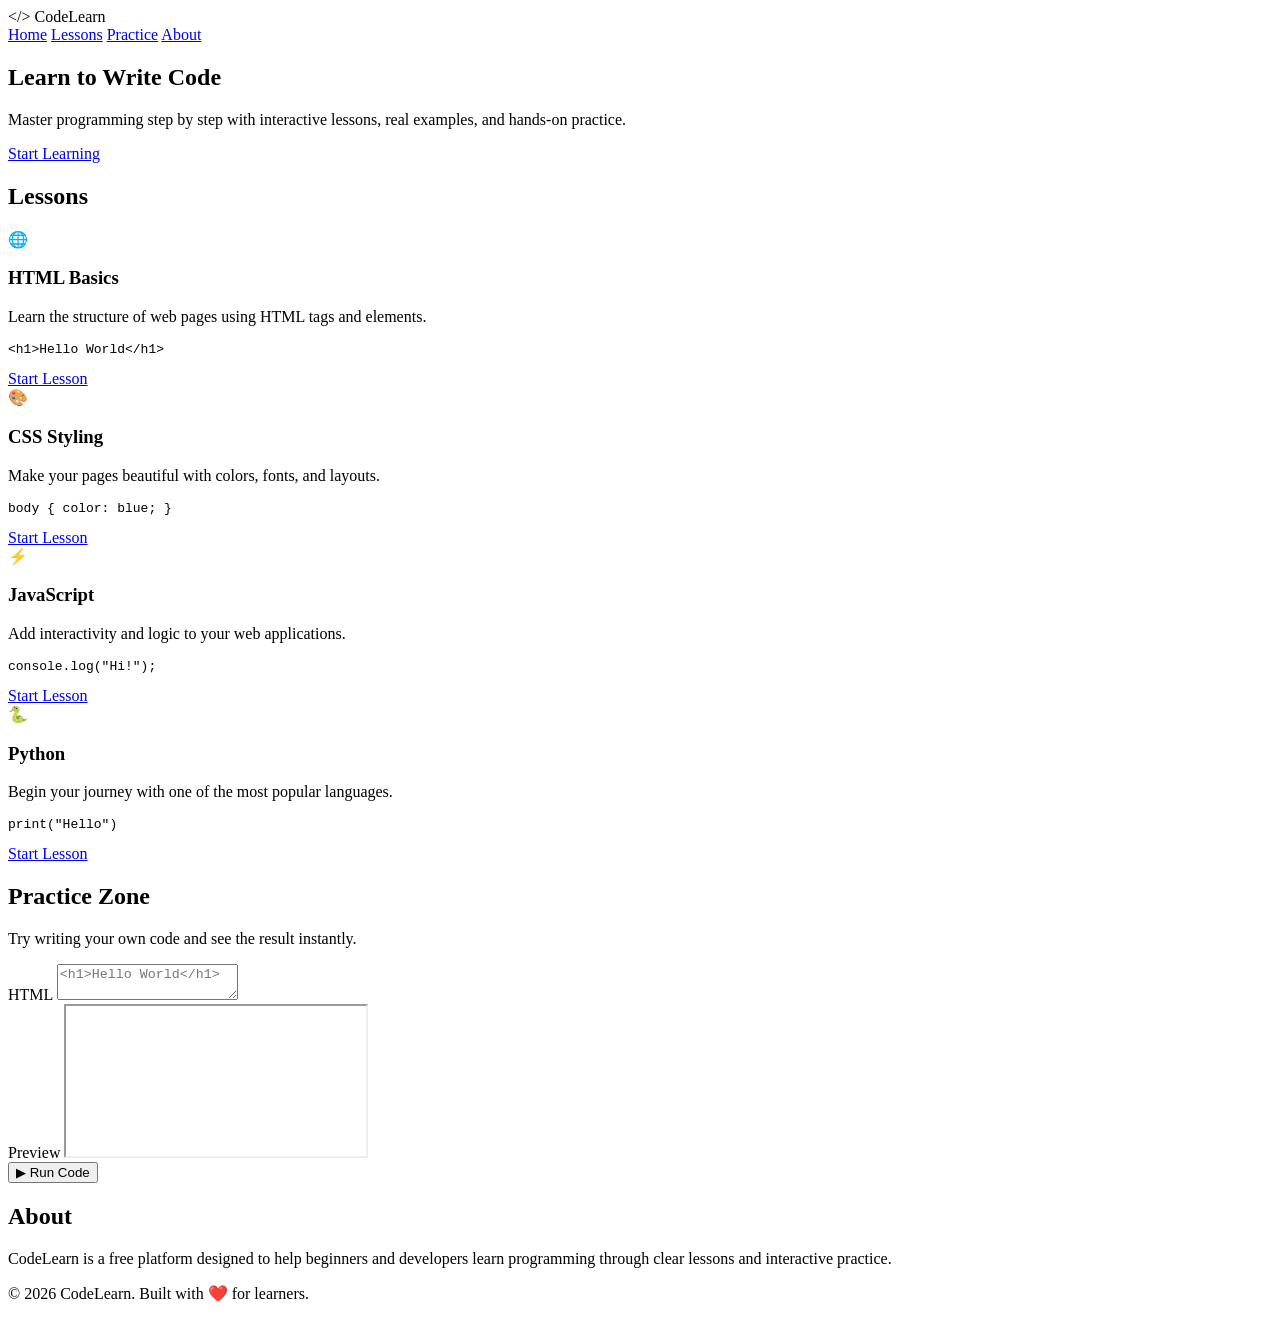
==== index.html @ 1b704e5e "Create code learning website" ====
<!DOCTYPE html>
<html lang="en">
<head>
  <meta charset="UTF-8">
  <meta name="viewport" content="width=device-width, initial-scale=1.0">
  <title>CodeLearn - Learn to Write Code</title>
  <link rel="stylesheet" href="css/style.css">
</head>
<body>
  <header class="header">
    <div class="container nav">
      <div class="logo">&lt;/&gt; CodeLearn</div>
      <nav>
        <a href="#home">Home</a>
        <a href="#lessons">Lessons</a>
        <a href="#practice">Practice</a>
        <a href="#about">About</a>
      </nav>
    </div>
  </header>

  <section id="home" class="hero">
    <div class="container">
      <h1>Learn to Write Code</h1>
      <p class="subtitle">Master programming step by step with interactive lessons, real examples, and hands-on practice.</p>
      <a href="#lessons" class="btn">Start Learning</a>
    </div>
  </section>

  <section id="lessons" class="section">
    <div class="container">
      <h2 class="section-title">Lessons</h2>
      <div class="grid">
        <div class="card">
          <div class="card-icon">🌐</div>
          <h3>HTML Basics</h3>
          <p>Learn the structure of web pages using HTML tags and elements.</p>
          <div class="code-block"><pre>&lt;h1&gt;Hello World&lt;/h1&gt;</pre></div>
          <a href="#" class="btn-small">Start Lesson</a>
        </div>
        <div class="card">
          <div class="card-icon">🎨</div>
          <h3>CSS Styling</h3>
          <p>Make your pages beautiful with colors, fonts, and layouts.</p>
          <div class="code-block"><pre>body { color: blue; }</pre></div>
          <a href="#" class="btn-small">Start Lesson</a>
        </div>
        <div class="card">
          <div class="card-icon">⚡</div>
          <h3>JavaScript</h3>
          <p>Add interactivity and logic to your web applications.</p>
          <div class="code-block"><pre>console.log("Hi!");</pre></div>
          <a href="#" class="btn-small">Start Lesson</a>
        </div>
        <div class="card">
          <div class="card-icon">🐍</div>
          <h3>Python</h3>
          <p>Begin your journey with one of the most popular languages.</p>
          <div class="code-block"><pre>print("Hello")</pre></div>
          <a href="#" class="btn-small">Start Lesson</a>
        </div>
      </div>
    </div>
  </section>

  <section id="practice" class="section practice">
    <div class="container">
      <h2 class="section-title">Practice Zone</h2>
      <p>Try writing your own code and see the result instantly.</p>
      <div class="editor">
        <div class="editor-pane">
          <label>HTML</label>
          <textarea id="html-input" placeholder="&lt;h1&gt;Hello World&lt;/h1&gt;"></textarea>
        </div>
        <div class="preview-pane">
          <label>Preview</label>
          <iframe id="preview" sandbox="allow-scripts"></iframe>
        </div>
      </div>
      <button class="btn" id="run-btn">▶ Run Code</button>
    </div>
  </section>

  <section id="about" class="section">
    <div class="container">
      <h2 class="section-title">About</h2>
      <p>CodeLearn is a free platform designed to help beginners and developers learn programming through clear lessons and interactive practice.</p>
    </div>
  </section>

  <footer class="footer">
    <div class="container">
      <p>&copy; 2026 CodeLearn. Built with ❤️ for learners.</p>
    </div>
  </footer>

  <script src="js/main.js"></script>
</body>
</html>
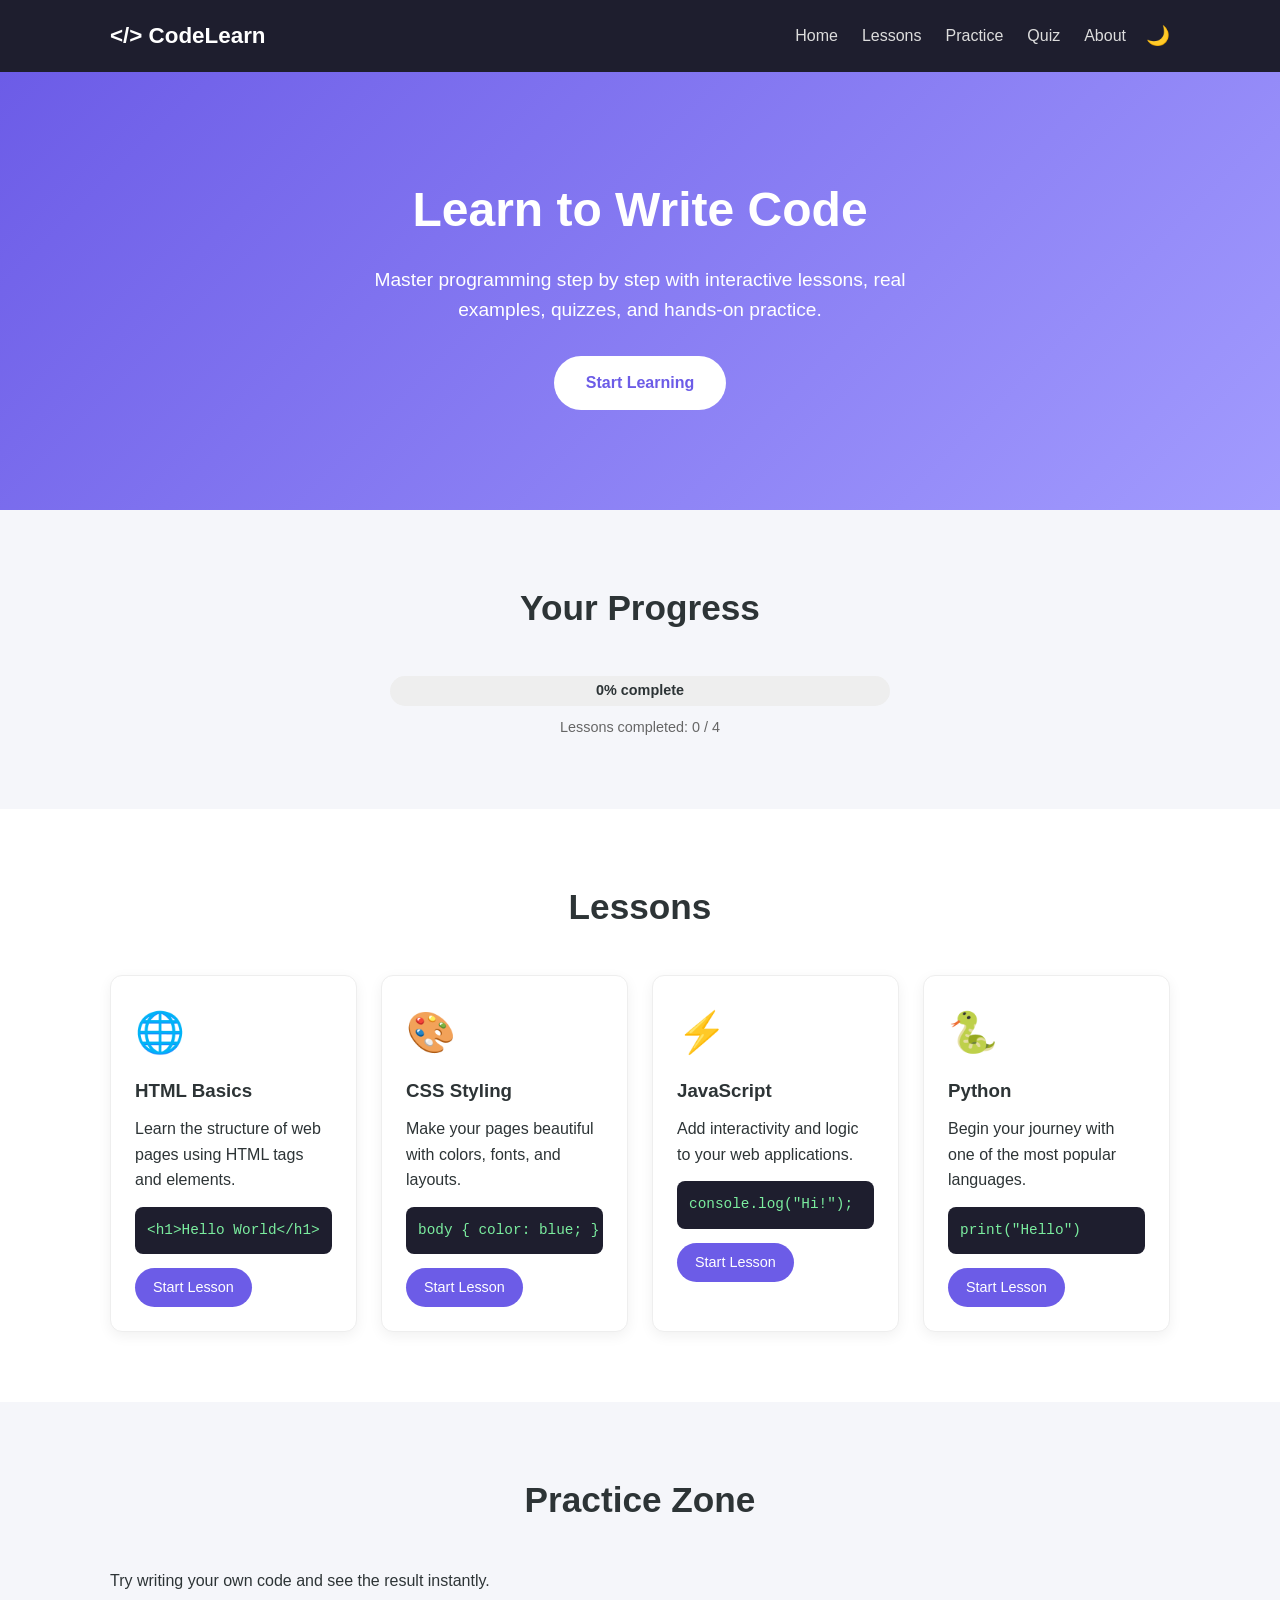
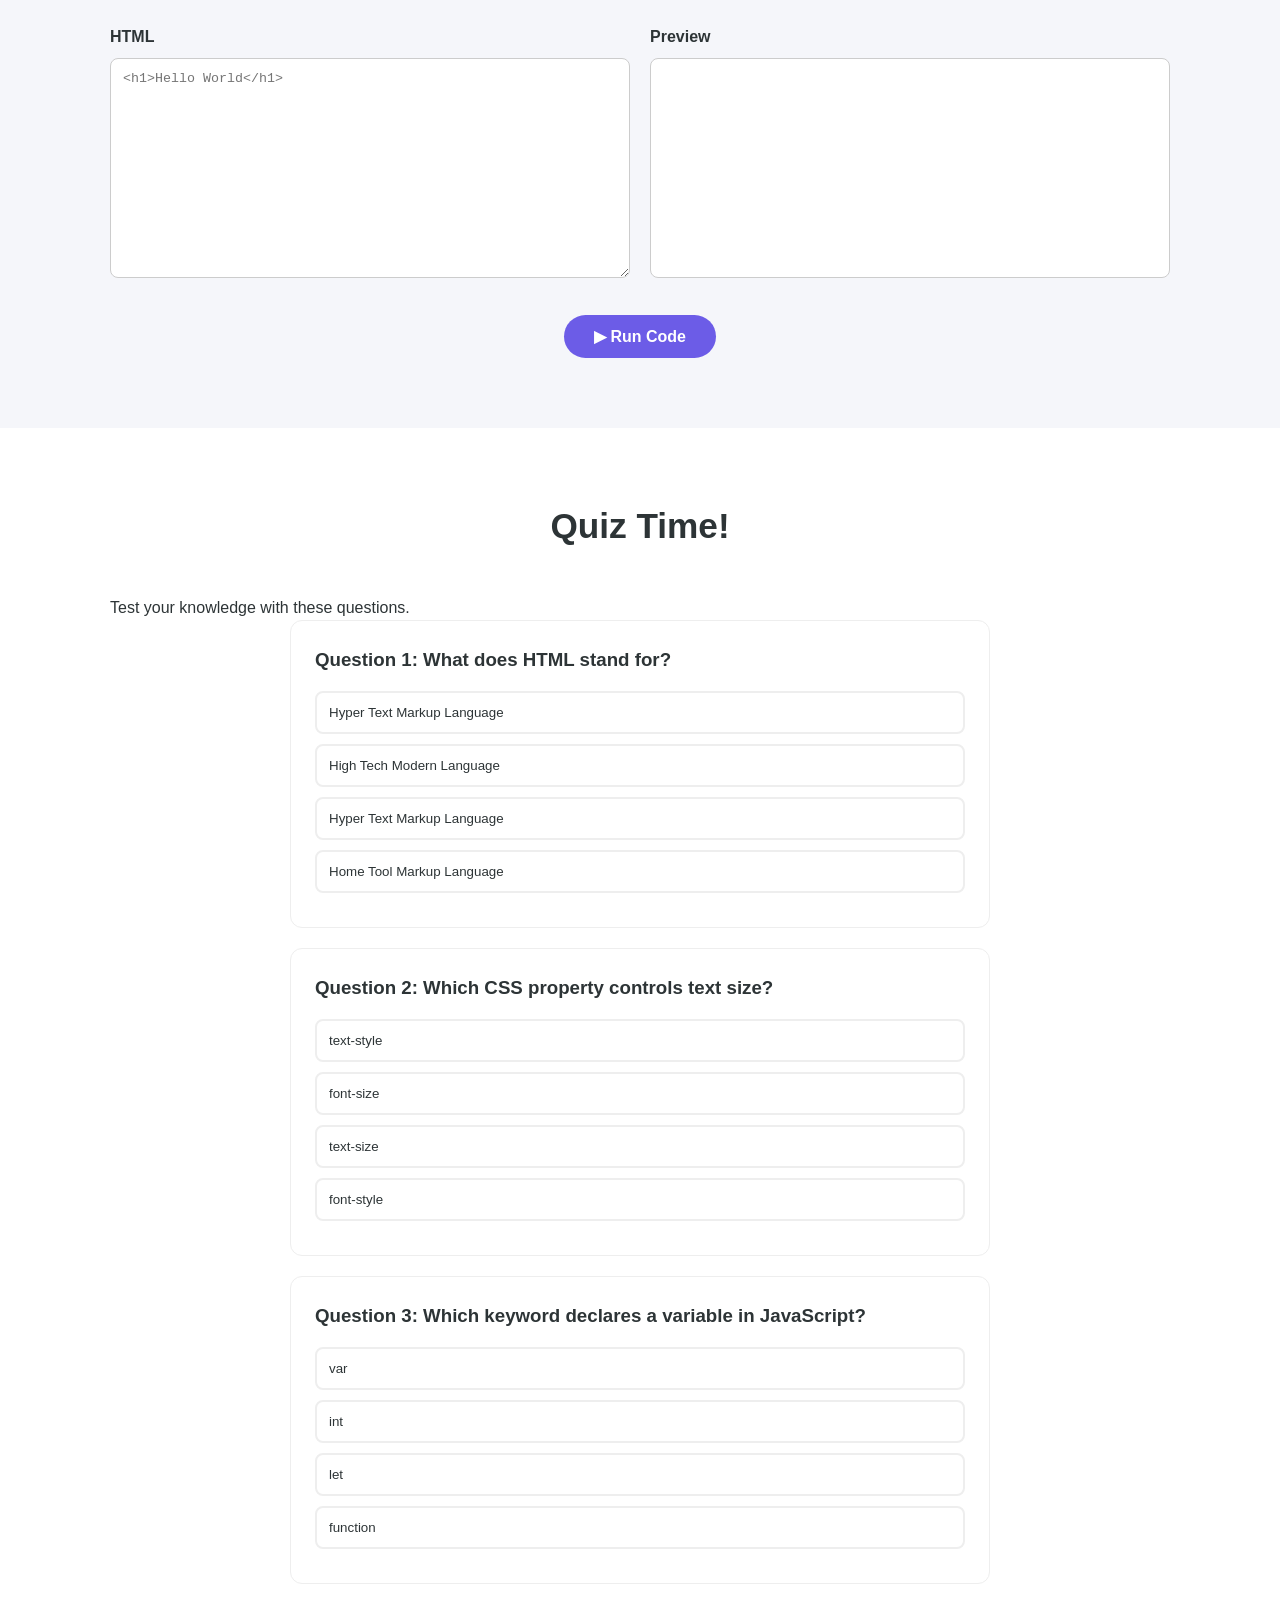
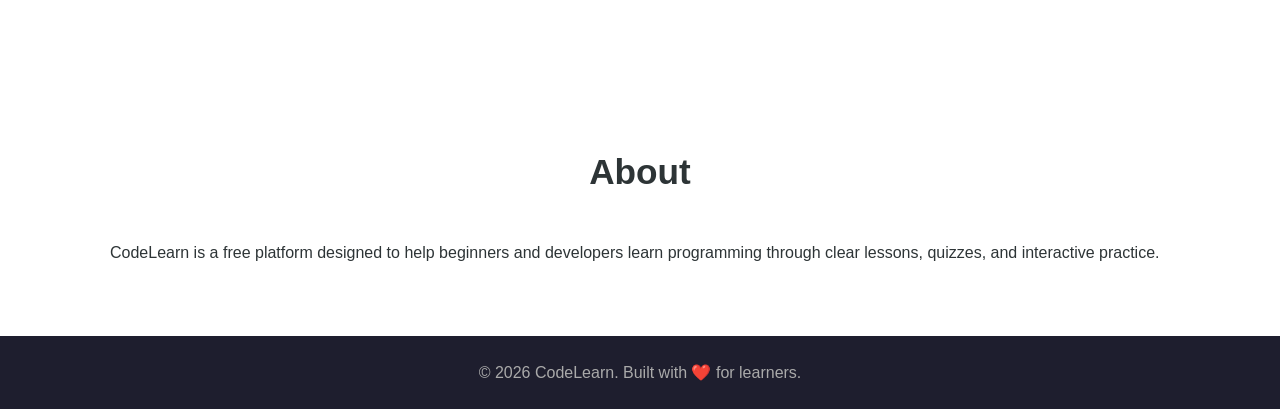
==== commit fa1b635a: "Add lesson pages, quiz system, progress tracking, and dark mode" ====
--- a/index.html
+++ b/index.html
@@ -14,7 +14,9 @@
         <a href="#home">Home</a>
         <a href="#lessons">Lessons</a>
         <a href="#practice">Practice</a>
+        <a href="#quiz">Quiz</a>
         <a href="#about">About</a>
+        <button id="theme-toggle" class="theme-toggle" title="Toggle dark mode">🌙</button>
       </nav>
     </div>
   </header>
@@ -22,42 +24,53 @@
   <section id="home" class="hero">
     <div class="container">
       <h1>Learn to Write Code</h1>
-      <p class="subtitle">Master programming step by step with interactive lessons, real examples, and hands-on practice.</p>
+      <p class="subtitle">Master programming step by step with interactive lessons, real examples, quizzes, and hands-on practice.</p>
       <a href="#lessons" class="btn">Start Learning</a>
+    </div>
+  </section>
+
+  <section id="progress" class="section progress-section">
+    <div class="container">
+      <h2 class="section-title">Your Progress</h2>
+      <div class="progress-bar-container">
+        <div class="progress-bar" id="progress-bar"></div>
+        <span class="progress-text" id="progress-text">0% complete</span>
+      </div>
+      <p class="progress-label">Lessons completed: <span id="lessons-completed">0</span> / <span id="lessons-total">0</span></p>
     </div>
   </section>
 
   <section id="lessons" class="section">
     <div class="container">
       <h2 class="section-title">Lessons</h2>
-      <div class="grid">
-        <div class="card">
+      <div class="grid" id="lessons-grid">
+        <div class="card" data-lesson="html">
           <div class="card-icon">🌐</div>
           <h3>HTML Basics</h3>
           <p>Learn the structure of web pages using HTML tags and elements.</p>
           <div class="code-block"><pre>&lt;h1&gt;Hello World&lt;/h1&gt;</pre></div>
-          <a href="#" class="btn-small">Start Lesson</a>
+          <a href="lessons.html?id=html" class="btn-small">Start Lesson</a>
         </div>
-        <div class="card">
+        <div class="card" data-lesson="css">
           <div class="card-icon">🎨</div>
           <h3>CSS Styling</h3>
           <p>Make your pages beautiful with colors, fonts, and layouts.</p>
           <div class="code-block"><pre>body { color: blue; }</pre></div>
-          <a href="#" class="btn-small">Start Lesson</a>
+          <a href="lessons.html?id=css" class="btn-small">Start Lesson</a>
         </div>
-        <div class="card">
+        <div class="card" data-lesson="js">
           <div class="card-icon">⚡</div>
           <h3>JavaScript</h3>
           <p>Add interactivity and logic to your web applications.</p>
           <div class="code-block"><pre>console.log("Hi!");</pre></div>
-          <a href="#" class="btn-small">Start Lesson</a>
+          <a href="lessons.html?id=js" class="btn-small">Start Lesson</a>
         </div>
-        <div class="card">
+        <div class="card" data-lesson="python">
           <div class="card-icon">🐍</div>
           <h3>Python</h3>
           <p>Begin your journey with one of the most popular languages.</p>
           <div class="code-block"><pre>print("Hello")</pre></div>
-          <a href="#" class="btn-small">Start Lesson</a>
+          <a href="lessons.html?id=python" class="btn-small">Start Lesson</a>
         </div>
       </div>
     </div>
@@ -81,10 +94,50 @@
     </div>
   </section>
 
+  <section id="quiz" class="section">
+    <div class="container">
+      <h2 class="section-title">Quiz Time!</h2>
+      <p>Test your knowledge with these questions.</p>
+      <div id="quiz-container" class="quiz-container">
+        <div class="quiz-question">
+          <h3>Question 1: What does HTML stand for?</h3>
+          <div class="quiz-options">
+            <button class="quiz-option" data-correct="false">Hyper Text Markup Language</button>
+            <button class="quiz-option" data-correct="false">High Tech Modern Language</button>
+            <button class="quiz-option" data-correct="true">Hyper Text Markup Language</button>
+            <button class="quiz-option" data-correct="false">Home Tool Markup Language</button>
+          </div>
+          <div class="quiz-feedback"></div>
+        </div>
+        <div class="quiz-question">
+          <h3>Question 2: Which CSS property controls text size?</h3>
+          <div class="quiz-options">
+            <button class="quiz-option" data-correct="false">text-style</button>
+            <button class="quiz-option" data-correct="true">font-size</button>
+            <button class="quiz-option" data-correct="false">text-size</button>
+            <button class="quiz-option" data-correct="false">font-style</button>
+          </div>
+          <div class="quiz-feedback"></div>
+        </div>
+        <div class="quiz-question">
+          <h3>Question 3: Which keyword declares a variable in JavaScript?</h3>
+          <div class="quiz-options">
+            <button class="quiz-option" data-correct="false">var</button>
+            <button class="quiz-option" data-correct="false">int</button>
+            <button class="quiz-option" data-correct="true">let</button>
+            <button class="quiz-option" data-correct="false">function</button>
+          </div>
+          <div class="quiz-feedback"></div>
+        </div>
+      </div>
+      <div class="quiz-score" id="quiz-score"></div>
+    </div>
+  </section>
+
   <section id="about" class="section">
     <div class="container">
       <h2 class="section-title">About</h2>
-      <p>CodeLearn is a free platform designed to help beginners and developers learn programming through clear lessons and interactive practice.</p>
+      <p>CodeLearn is a free platform designed to help beginners and developers learn programming through clear lessons, quizzes, and interactive practice.</p>
     </div>
   </section>
 
--- a/css/style.css
+++ b/css/style.css
@@ -0,0 +1,71 @@
+* { margin: 0; padding: 0; box-sizing: border-box; }
+:root {
+  --primary: #6c5ce7;
+  --dark: #1e1e2e;
+  --light: #f5f6fa;
+  --text: #2d3436;
+  --bg: #ffffff;
+  --card-bg: #ffffff;
+  --border: #eee;
+}
+body.dark-mode {
+  --dark: #0f0f1a;
+  --light: #1a1a2e;
+  --text: #e0e0e0;
+  --bg: #0f0f1a;
+  --card-bg: #1e1e2e;
+  --border: #333;
+}
+body { font-family: 'Segoe UI', sans-serif; color: var(--text); line-height: 1.6; background: var(--bg); transition: background .3s, color .3s; }
+.container { max-width: 1100px; margin: 0 auto; padding: 0 20px; }
+.header { background: var(--dark); position: sticky; top: 0; z-index: 100; }
+.nav { display: flex; justify-content: space-between; align-items: center; padding: 18px 20px; }
+.logo { color: #fff; font-size: 1.4rem; font-weight: bold; }
+nav { display: flex; align-items: center; }
+nav a { color: #ddd; margin-left: 24px; text-decoration: none; transition: color .2s; }
+nav a:hover { color: var(--primary); }
+.theme-toggle { background: none; border: none; font-size: 1.2rem; cursor: pointer; margin-left: 20px; }
+.hero { background: linear-gradient(135deg, #6c5ce7, #a29bfe); color: #fff; text-align: center; padding: 100px 20px; }
+.hero h1 { font-size: 3rem; margin-bottom: 16px; }
+.subtitle { font-size: 1.2rem; max-width: 600px; margin: 0 auto 30px; }
+.btn { display: inline-block; background: #fff; color: var(--primary); padding: 14px 32px; border-radius: 30px; text-decoration: none; font-weight: bold; transition: transform .2s; }
+.btn:hover { transform: translateY(-3px); }
+.section { padding: 70px 0; }
+.section-title { text-align: center; font-size: 2.2rem; margin-bottom: 40px; }
+.progress-section { background: var(--light); }
+.progress-bar-container { width: 100%; max-width: 500px; margin: 0 auto 10px; background: var(--border); border-radius: 20px; height: 30px; position: relative; overflow: hidden; }
+.progress-bar { height: 100%; background: linear-gradient(90deg, #6c5ce7, #a29bfe); width: 0%; transition: width .5s; }
+.progress-text { position: absolute; top: 50%; left: 50%; transform: translate(-50%, -50%); font-weight: bold; font-size: .9rem; color: var(--text); }
+.progress-label { text-align: center; font-size: .9rem; color: #666; }
+.grid { display: grid; grid-template-columns: repeat(auto-fit, minmax(240px, 1fr)); gap: 24px; }
+.card { background: var(--card-bg); border: 1px solid var(--border); border-radius: 12px; padding: 24px; box-shadow: 0 4px 14px rgba(0,0,0,.06); transition: transform .2s; }
+.card:hover { transform: translateY(-6px); }
+.card-icon { font-size: 2.5rem; margin-bottom: 12px; }
+.card h3 { margin-bottom: 10px; }
+.code-block { background: var(--dark); color: #7bed9f; padding: 12px; border-radius: 8px; margin: 14px 0; font-family: monospace; font-size: .9rem; overflow-x: auto; }
+.btn-small { display: inline-block; background: var(--primary); color: #fff; padding: 8px 18px; border-radius: 20px; text-decoration: none; font-size: .9rem; border: none; cursor: pointer; }
+.practice { background: var(--light); }
+.editor { display: grid; grid-template-columns: 1fr 1fr; gap: 20px; margin: 30px 0; }
+.editor-pane label, .preview-pane label { display: block; font-weight: bold; margin-bottom: 8px; }
+textarea { width: 100%; height: 220px; font-family: monospace; padding: 12px; border: 1px solid #ccc; border-radius: 8px; resize: vertical; background: var(--card-bg); color: var(--text); }
+.preview-pane iframe { width: 100%; height: 220px; border: 1px solid #ccc; border-radius: 8px; background: #fff; }
+#run-btn { display: block; margin: 0 auto; background: var(--primary); color: #fff; border: none; padding: 12px 30px; border-radius: 30px; cursor: pointer; font-size: 1rem; }
+.quiz-container { max-width: 700px; margin: 0 auto; }
+.quiz-question { background: var(--card-bg); border: 1px solid var(--border); border-radius: 12px; padding: 24px; margin-bottom: 20px; }
+.quiz-question h3 { margin-bottom: 16px; }
+.quiz-options { display: grid; gap: 10px; }
+.quiz-option { padding: 12px; border: 2px solid var(--border); border-radius: 8px; background: var(--card-bg); color: var(--text); cursor: pointer; text-align: left; transition: all .2s; }
+.quiz-option:hover { border-color: var(--primary); }
+.quiz-option.correct { border-color: #2ecc71; background: #d4edda; }
+.quiz-option.incorrect { border-color: #e74c3c; background: #f8d7da; }
+.quiz-feedback { margin-top: 10px; font-weight: bold; }
+.quiz-score { text-align: center; font-size: 1.3rem; margin-top: 20px; font-weight: bold; }
+.lesson-page { padding: 40px 0; min-height: 70vh; }
+.back-link { color: var(--primary); text-decoration: none; display: inline-block; margin-bottom: 20px; }
+.lesson-content { background: var(--card-bg); border: 1px solid var(--border); border-radius: 12px; padding: 30px; margin-bottom: 20px; }
+.lesson-content h2 { margin-bottom: 16px; color: var(--primary); }
+.lesson-content p { margin-bottom: 14px; }
+.lesson-content .code-block { margin: 16px 0; }
+.lesson-nav { display: flex; justify-content: space-between; gap: 10px; flex-wrap: wrap; }
+.footer { background: var(--dark); color: #aaa; text-align: center; padding: 24px 0; }
+@media (max-width: 700px) { .editor { grid-template-columns: 1fr; } .hero h1 { font-size: 2.2rem; } nav a { margin-left: 12px; font-size: .9rem; } }
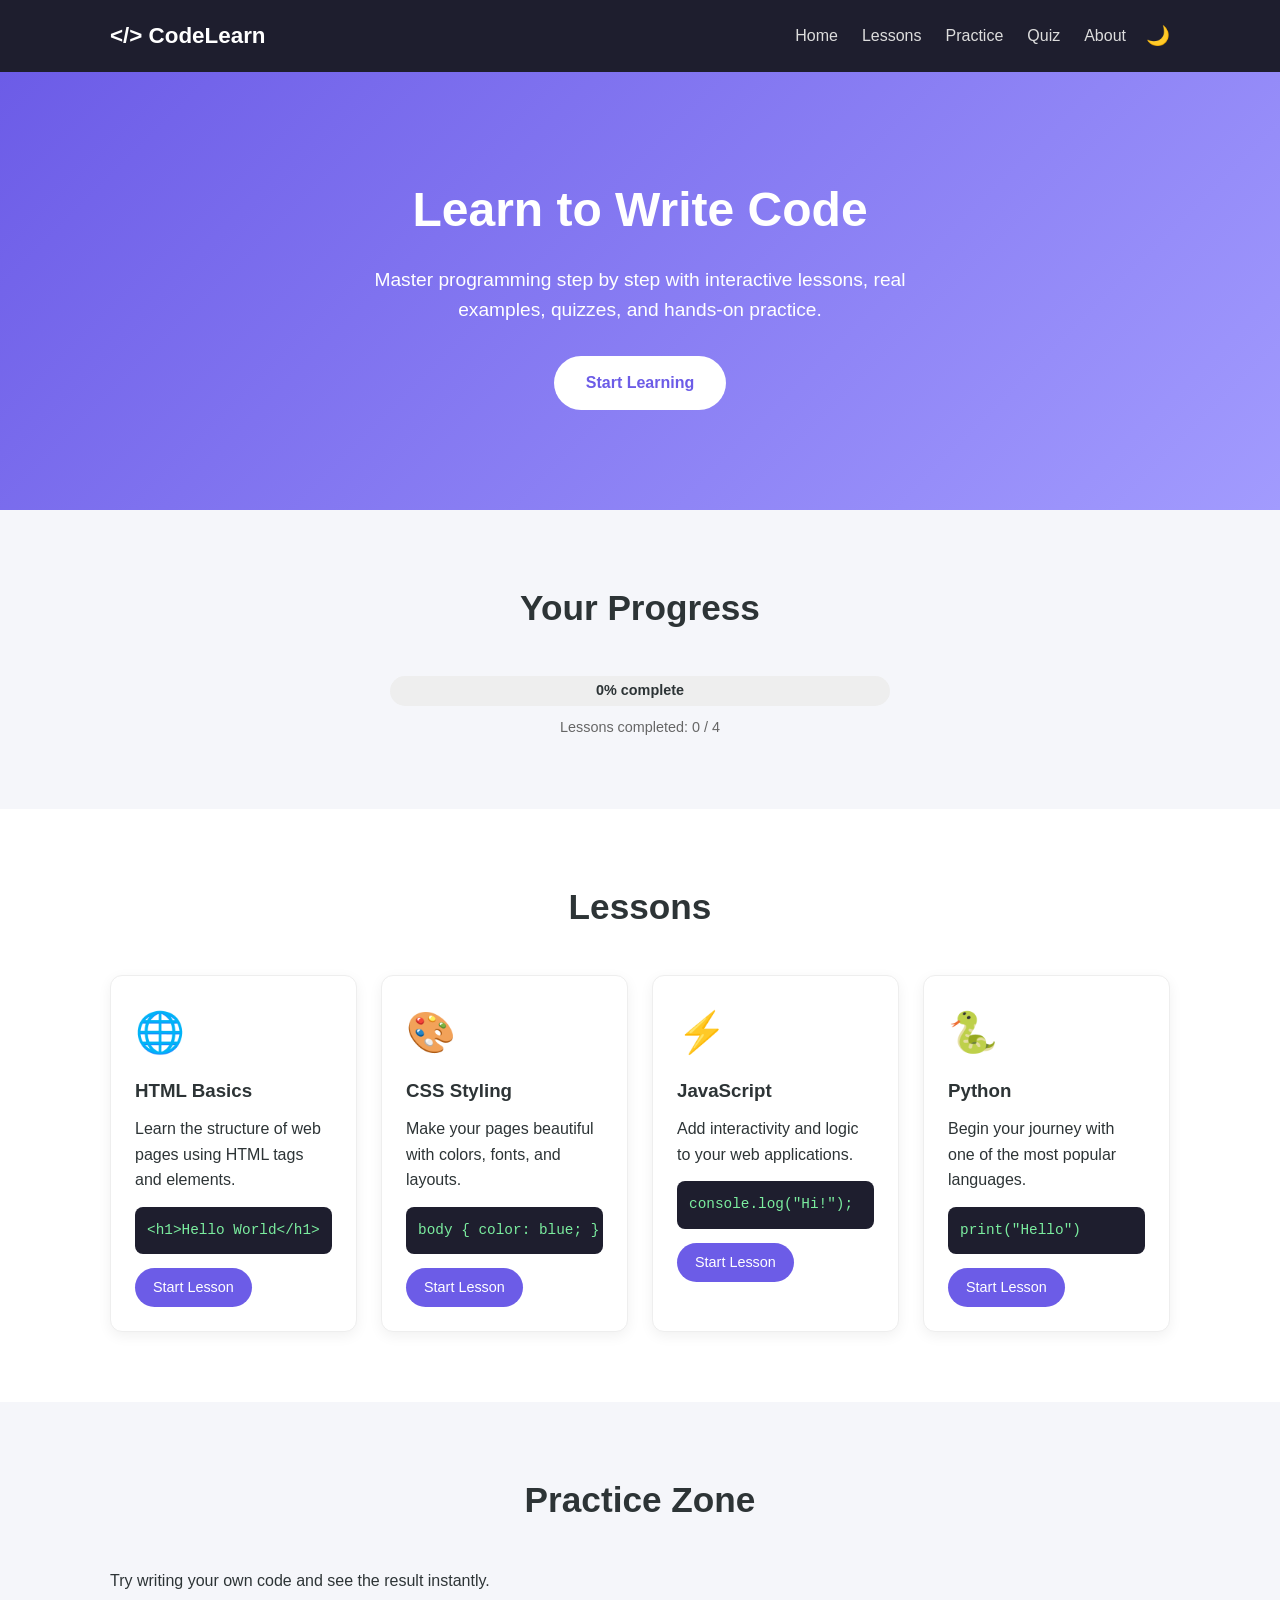
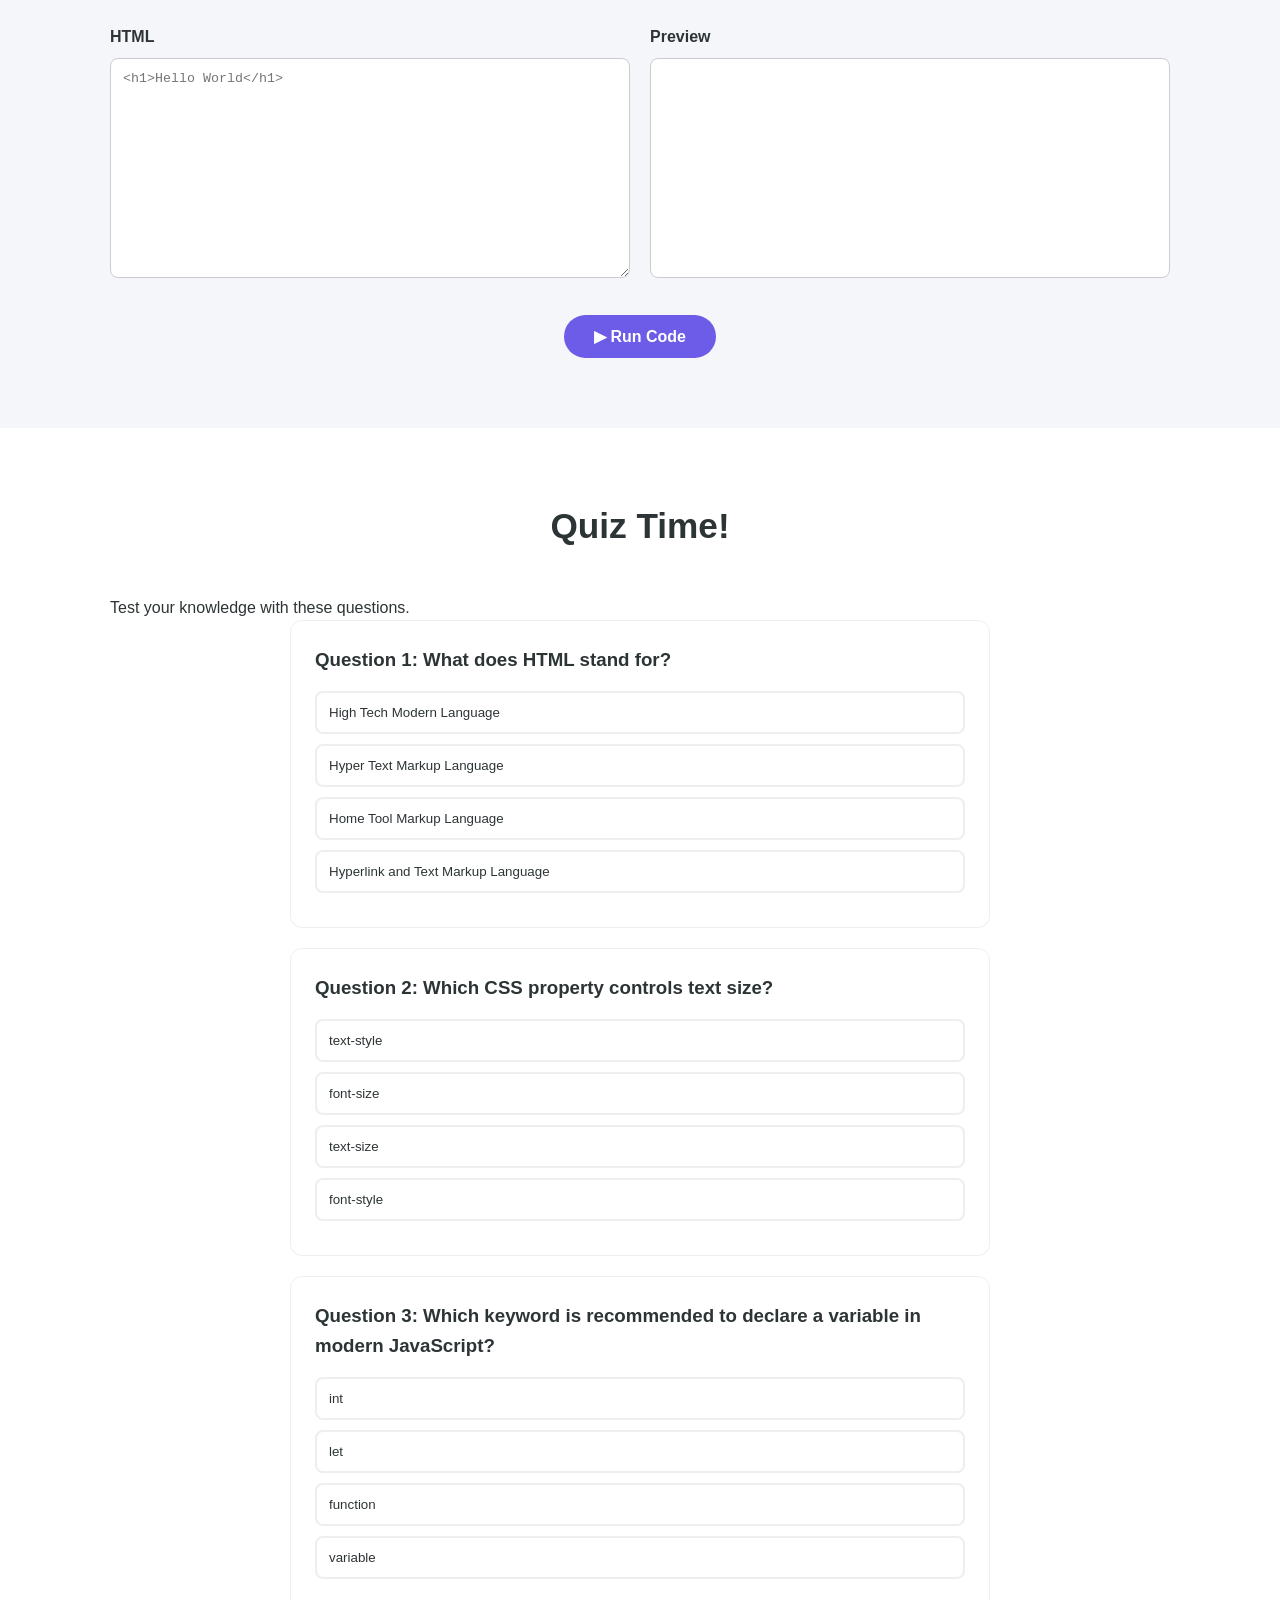
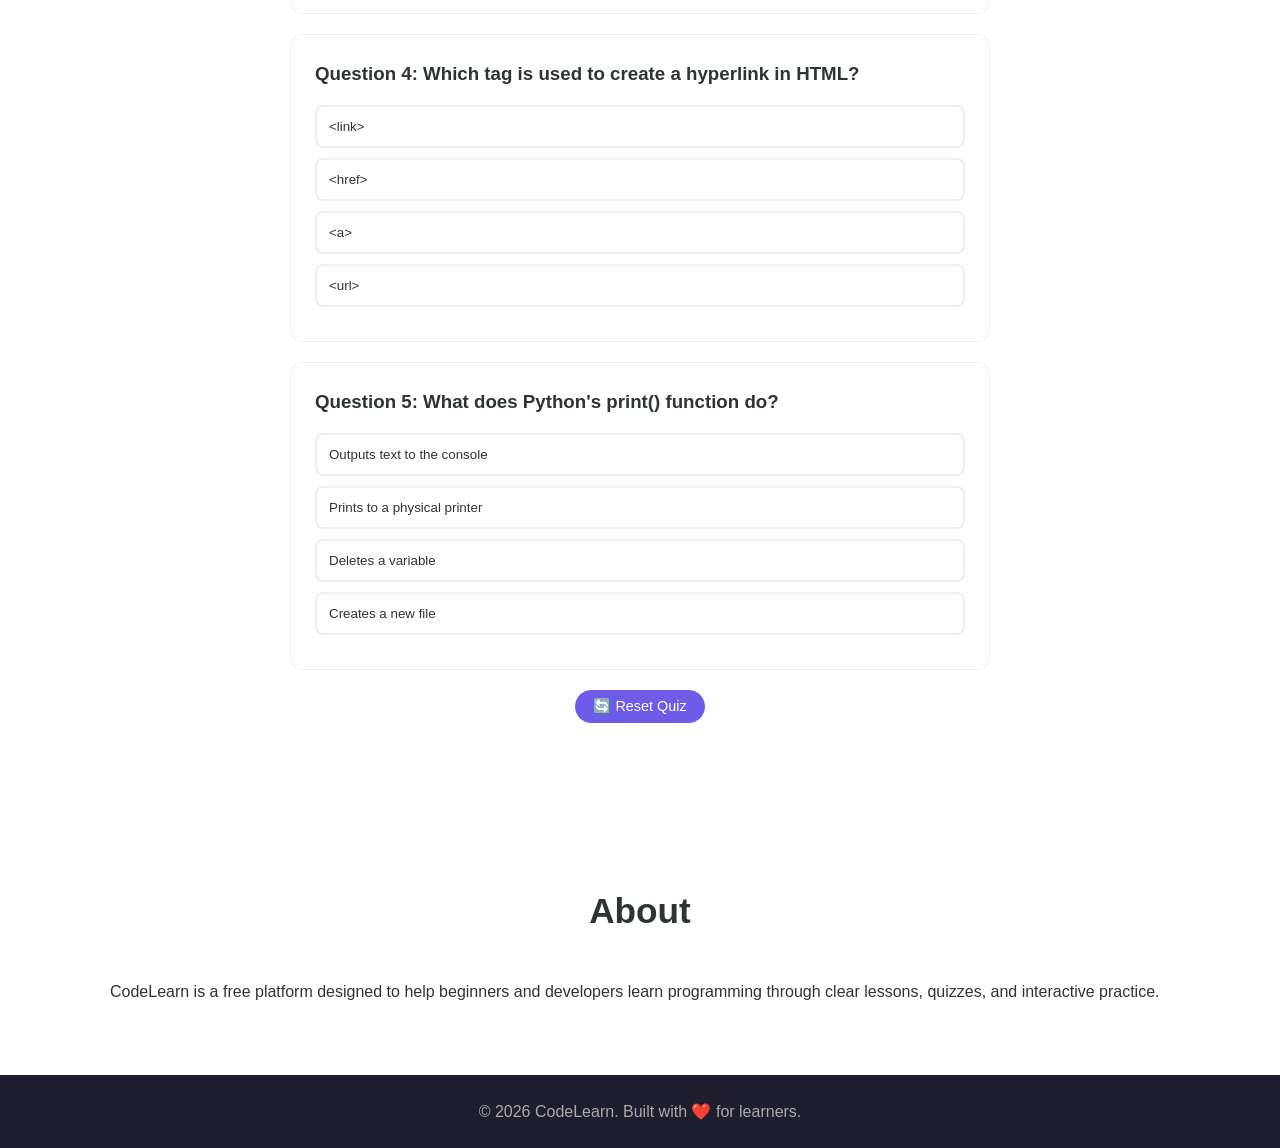
==== commit 5b76c1f8: "Fix quiz bugs, add more questions, reset button, and update README" ====
--- a/index.html
+++ b/index.html
@@ -102,10 +102,10 @@
         <div class="quiz-question">
           <h3>Question 1: What does HTML stand for?</h3>
           <div class="quiz-options">
-            <button class="quiz-option" data-correct="false">Hyper Text Markup Language</button>
             <button class="quiz-option" data-correct="false">High Tech Modern Language</button>
             <button class="quiz-option" data-correct="true">Hyper Text Markup Language</button>
             <button class="quiz-option" data-correct="false">Home Tool Markup Language</button>
+            <button class="quiz-option" data-correct="false">Hyperlink and Text Markup Language</button>
           </div>
           <div class="quiz-feedback"></div>
         </div>
@@ -120,17 +120,38 @@
           <div class="quiz-feedback"></div>
         </div>
         <div class="quiz-question">
-          <h3>Question 3: Which keyword declares a variable in JavaScript?</h3>
+          <h3>Question 3: Which keyword is recommended to declare a variable in modern JavaScript?</h3>
           <div class="quiz-options">
-            <button class="quiz-option" data-correct="false">var</button>
             <button class="quiz-option" data-correct="false">int</button>
             <button class="quiz-option" data-correct="true">let</button>
             <button class="quiz-option" data-correct="false">function</button>
+            <button class="quiz-option" data-correct="false">variable</button>
+          </div>
+          <div class="quiz-feedback"></div>
+        </div>
+        <div class="quiz-question">
+          <h3>Question 4: Which tag is used to create a hyperlink in HTML?</h3>
+          <div class="quiz-options">
+            <button class="quiz-option" data-correct="false">&lt;link&gt;</button>
+            <button class="quiz-option" data-correct="false">&lt;href&gt;</button>
+            <button class="quiz-option" data-correct="true">&lt;a&gt;</button>
+            <button class="quiz-option" data-correct="false">&lt;url&gt;</button>
+          </div>
+          <div class="quiz-feedback"></div>
+        </div>
+        <div class="quiz-question">
+          <h3>Question 5: What does Python's print() function do?</h3>
+          <div class="quiz-options">
+            <button class="quiz-option" data-correct="true">Outputs text to the console</button>
+            <button class="quiz-option" data-correct="false">Prints to a physical printer</button>
+            <button class="quiz-option" data-correct="false">Deletes a variable</button>
+            <button class="quiz-option" data-correct="false">Creates a new file</button>
           </div>
           <div class="quiz-feedback"></div>
         </div>
       </div>
       <div class="quiz-score" id="quiz-score"></div>
+      <button class="btn-small" id="reset-quiz" style="display:block;margin:20px auto;">🔄 Reset Quiz</button>
     </div>
   </section>
 
--- a/css/style.css
+++ b/css/style.css
@@ -68,4 +68,4 @@
 .lesson-content .code-block { margin: 16px 0; }
 .lesson-nav { display: flex; justify-content: space-between; gap: 10px; flex-wrap: wrap; }
 .footer { background: var(--dark); color: #aaa; text-align: center; padding: 24px 0; }
-@media (max-width: 700px) { .editor { grid-template-columns: 1fr; } .hero h1 { font-size: 2.2rem; } nav a { margin-left: 12px; font-size: .9rem; } }+@media (max-width: 700px) { .editor { grid-template-columns: 1fr; } .hero h1 { font-size: 2.2rem; } }
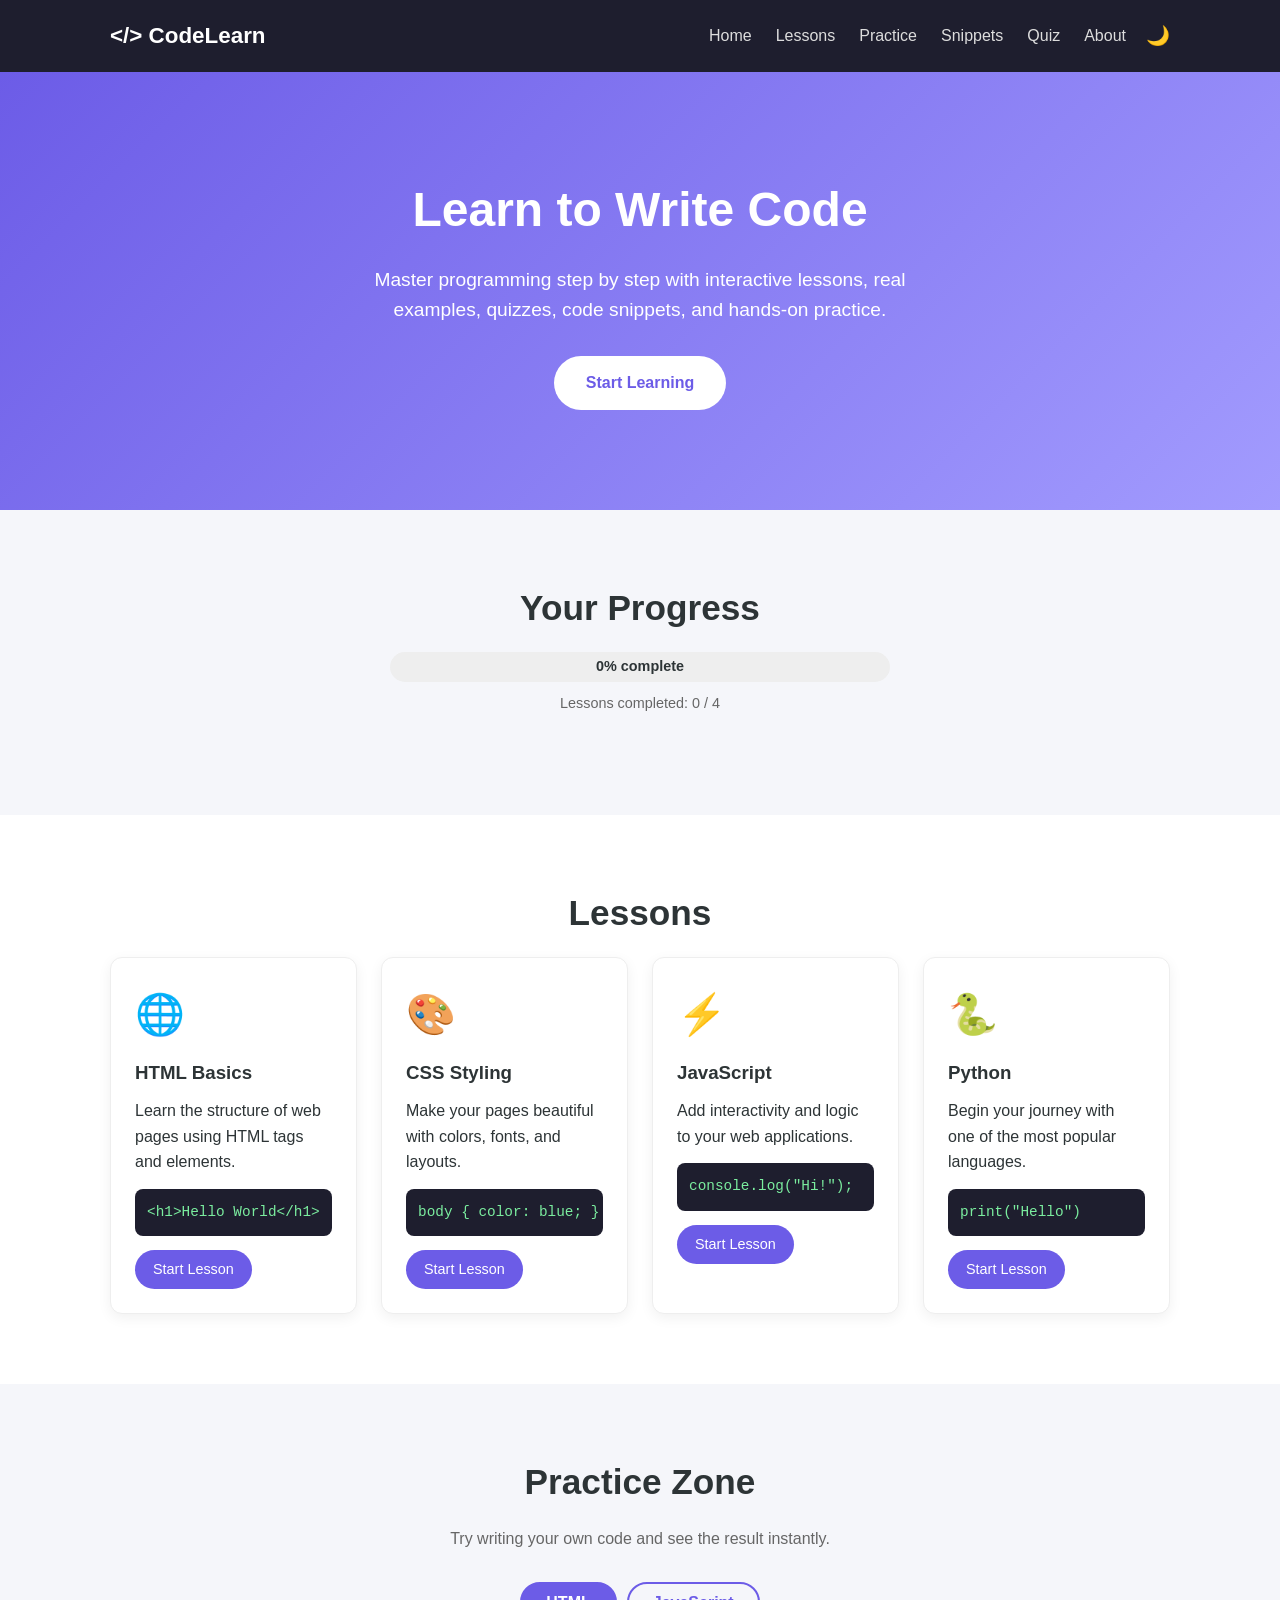
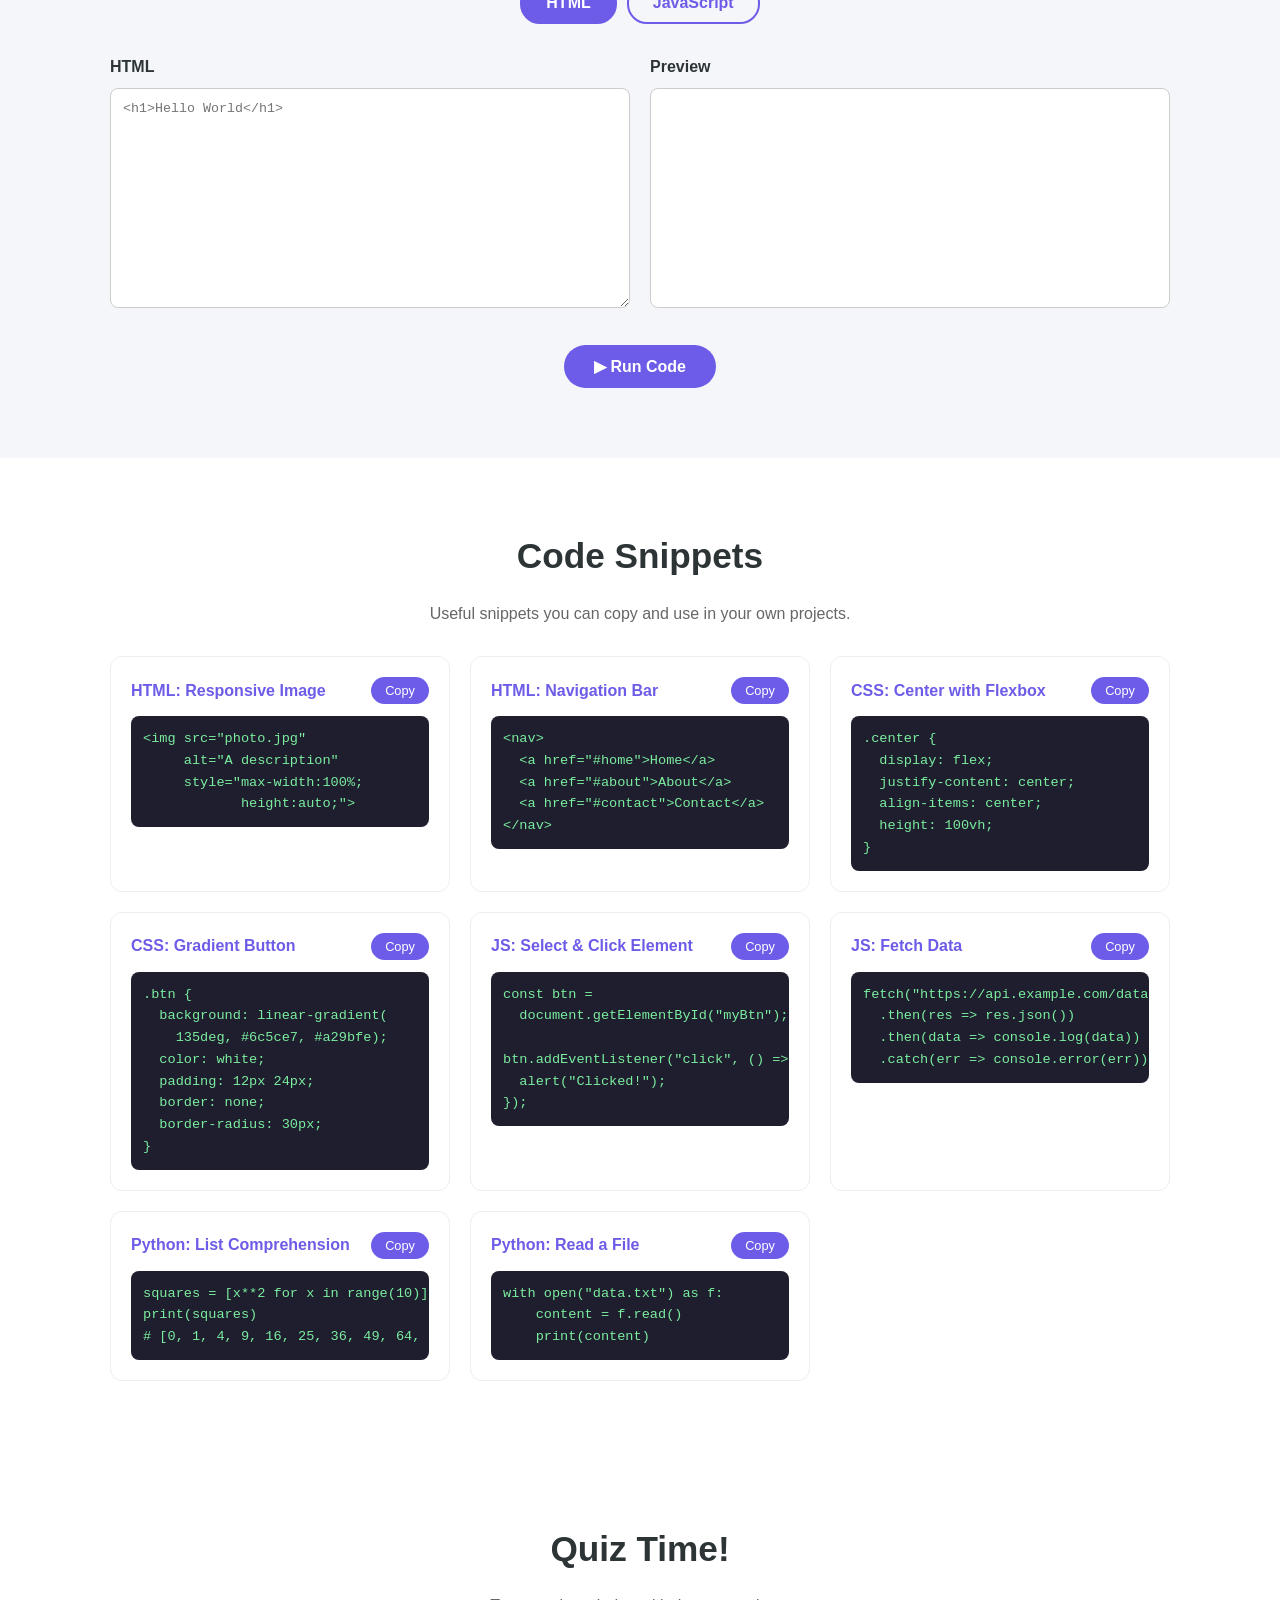
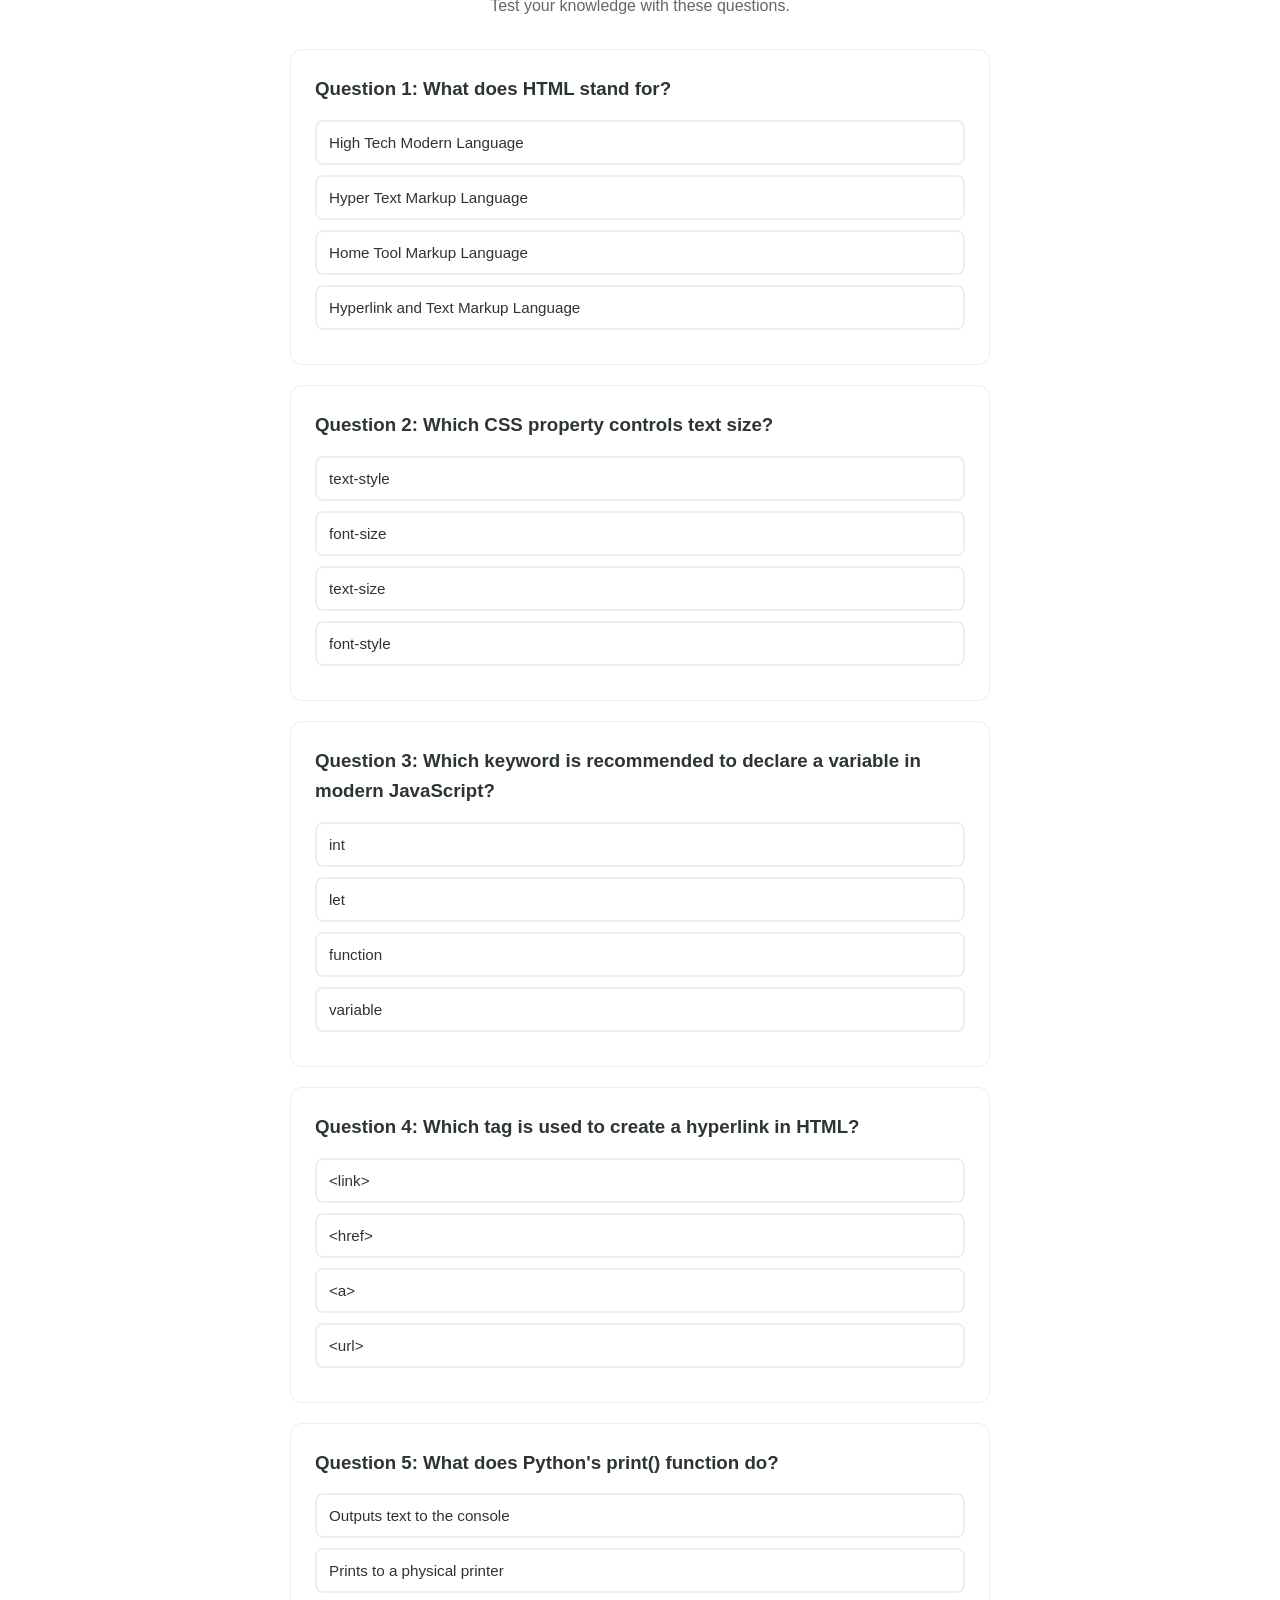
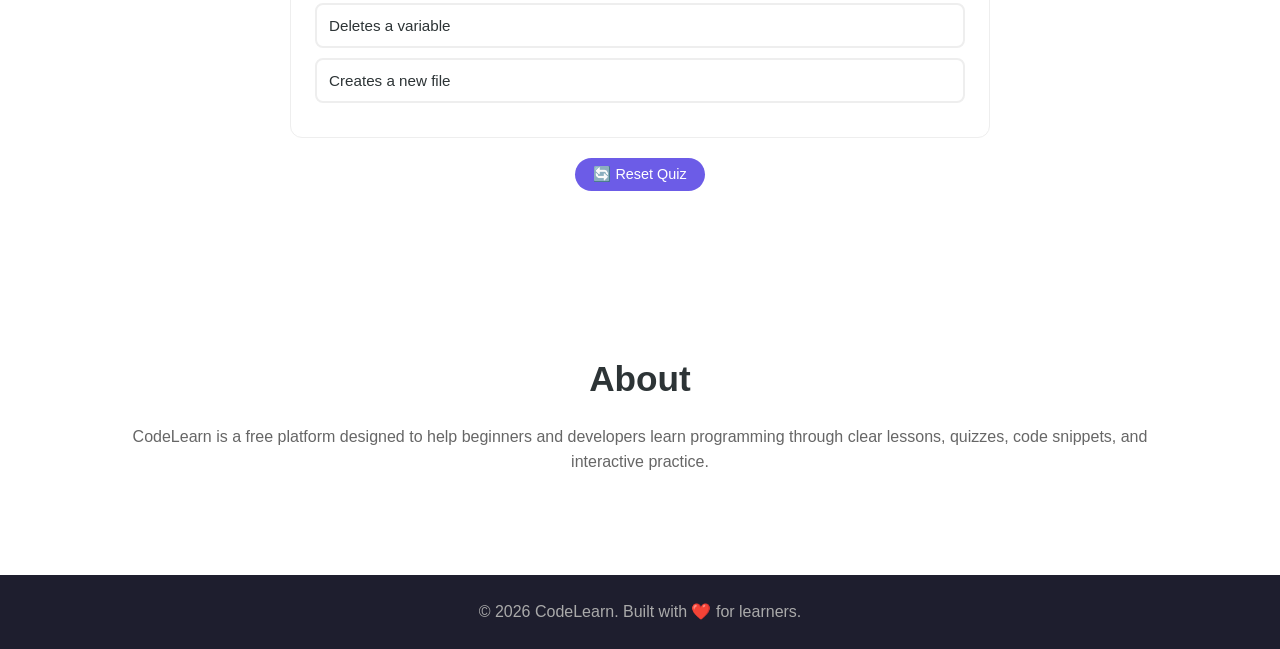
==== commit 3525f760: "Add certificate page, code snippets library, mobile menu, back-to-top, JS practice tab" ====
--- a/index.html
+++ b/index.html
@@ -10,10 +10,12 @@
   <header class="header">
     <div class="container nav">
       <div class="logo">&lt;/&gt; CodeLearn</div>
-      <nav>
+      <button id="menu-btn" class="menu-btn" aria-label="Menu">☰</button>
+      <nav id="nav">
         <a href="#home">Home</a>
         <a href="#lessons">Lessons</a>
         <a href="#practice">Practice</a>
+        <a href="#snippets">Snippets</a>
         <a href="#quiz">Quiz</a>
         <a href="#about">About</a>
         <button id="theme-toggle" class="theme-toggle" title="Toggle dark mode">🌙</button>
@@ -24,7 +26,7 @@
   <section id="home" class="hero">
     <div class="container">
       <h1>Learn to Write Code</h1>
-      <p class="subtitle">Master programming step by step with interactive lessons, real examples, quizzes, and hands-on practice.</p>
+      <p class="subtitle">Master programming step by step with interactive lessons, real examples, quizzes, code snippets, and hands-on practice.</p>
       <a href="#lessons" class="btn">Start Learning</a>
     </div>
   </section>
@@ -37,6 +39,10 @@
         <span class="progress-text" id="progress-text">0% complete</span>
       </div>
       <p class="progress-label">Lessons completed: <span id="lessons-completed">0</span> / <span id="lessons-total">0</span></p>
+      <div id="cert-cta" class="cert-cta" style="display:none;">
+        🎉 <strong>Congratulations!</strong> You've completed all lessons.
+        <a href="certificate.html" class="btn-small">🏆 Get Your Certificate</a>
+      </div>
     </div>
   </section>
 
@@ -80,7 +86,11 @@
     <div class="container">
       <h2 class="section-title">Practice Zone</h2>
       <p>Try writing your own code and see the result instantly.</p>
-      <div class="editor">
+      <div class="tabs">
+        <button class="tab-btn active" data-tab="html">HTML</button>
+        <button class="tab-btn" data-tab="js">JavaScript</button>
+      </div>
+      <div class="editor" id="editor-html">
         <div class="editor-pane">
           <label>HTML</label>
           <textarea id="html-input" placeholder="&lt;h1&gt;Hello World&lt;/h1&gt;"></textarea>
@@ -90,7 +100,25 @@
           <iframe id="preview" sandbox="allow-scripts"></iframe>
         </div>
       </div>
+      <div class="editor" id="editor-js" style="display:none;">
+        <div class="editor-pane">
+          <label>JavaScript</label>
+          <textarea id="js-input" placeholder="console.log('Hello, World!');"></textarea>
+        </div>
+        <div class="preview-pane">
+          <label>Console Output</label>
+          <div class="console-output" id="js-output">// Output will appear here</div>
+        </div>
+      </div>
       <button class="btn" id="run-btn">▶ Run Code</button>
+    </div>
+  </section>
+
+  <section id="snippets" class="section">
+    <div class="container">
+      <h2 class="section-title">Code Snippets</h2>
+      <p>Useful snippets you can copy and use in your own projects.</p>
+      <div class="snippets-grid" id="snippets-grid"></div>
     </div>
   </section>
 
@@ -158,7 +186,7 @@
   <section id="about" class="section">
     <div class="container">
       <h2 class="section-title">About</h2>
-      <p>CodeLearn is a free platform designed to help beginners and developers learn programming through clear lessons, quizzes, and interactive practice.</p>
+      <p>CodeLearn is a free platform designed to help beginners and developers learn programming through clear lessons, quizzes, code snippets, and interactive practice.</p>
     </div>
   </section>
 
@@ -167,6 +195,8 @@
       <p>&copy; 2026 CodeLearn. Built with ❤️ for learners.</p>
     </div>
   </footer>
+
+  <button id="back-to-top" class="back-to-top" title="Back to top">↑</button>
 
   <script src="js/main.js"></script>
 </body>
--- a/css/style.css
+++ b/css/style.css
@@ -25,36 +25,50 @@
 nav a { color: #ddd; margin-left: 24px; text-decoration: none; transition: color .2s; }
 nav a:hover { color: var(--primary); }
 .theme-toggle { background: none; border: none; font-size: 1.2rem; cursor: pointer; margin-left: 20px; }
+.menu-btn { display: none; background: none; border: none; color: #fff; font-size: 1.5rem; cursor: pointer; }
 .hero { background: linear-gradient(135deg, #6c5ce7, #a29bfe); color: #fff; text-align: center; padding: 100px 20px; }
 .hero h1 { font-size: 3rem; margin-bottom: 16px; }
 .subtitle { font-size: 1.2rem; max-width: 600px; margin: 0 auto 30px; }
-.btn { display: inline-block; background: #fff; color: var(--primary); padding: 14px 32px; border-radius: 30px; text-decoration: none; font-weight: bold; transition: transform .2s; }
+.btn { display: inline-block; background: #fff; color: var(--primary); padding: 14px 32px; border-radius: 30px; text-decoration: none; font-weight: bold; transition: transform .2s; border: none; cursor: pointer; font-size: 1rem; }
 .btn:hover { transform: translateY(-3px); }
 .section { padding: 70px 0; }
-.section-title { text-align: center; font-size: 2.2rem; margin-bottom: 40px; }
+.section-title { text-align: center; font-size: 2.2rem; margin-bottom: 16px; }
+.section > .container > p { text-align: center; margin-bottom: 30px; color: #666; }
 .progress-section { background: var(--light); }
 .progress-bar-container { width: 100%; max-width: 500px; margin: 0 auto 10px; background: var(--border); border-radius: 20px; height: 30px; position: relative; overflow: hidden; }
 .progress-bar { height: 100%; background: linear-gradient(90deg, #6c5ce7, #a29bfe); width: 0%; transition: width .5s; }
 .progress-text { position: absolute; top: 50%; left: 50%; transform: translate(-50%, -50%); font-weight: bold; font-size: .9rem; color: var(--text); }
 .progress-label { text-align: center; font-size: .9rem; color: #666; }
+.cert-cta { text-align: center; margin-top: 20px; padding: 16px; background: #d4edda; border-radius: 10px; }
 .grid { display: grid; grid-template-columns: repeat(auto-fit, minmax(240px, 1fr)); gap: 24px; }
 .card { background: var(--card-bg); border: 1px solid var(--border); border-radius: 12px; padding: 24px; box-shadow: 0 4px 14px rgba(0,0,0,.06); transition: transform .2s; }
 .card:hover { transform: translateY(-6px); }
 .card-icon { font-size: 2.5rem; margin-bottom: 12px; }
 .card h3 { margin-bottom: 10px; }
-.code-block { background: var(--dark); color: #7bed9f; padding: 12px; border-radius: 8px; margin: 14px 0; font-family: monospace; font-size: .9rem; overflow-x: auto; }
+.code-block { background: var(--dark); color: #7bed9f; padding: 12px; border-radius: 8px; margin: 14px 0; font-family: monospace; font-size: .9rem; overflow-x: auto; white-space: pre; }
 .btn-small { display: inline-block; background: var(--primary); color: #fff; padding: 8px 18px; border-radius: 20px; text-decoration: none; font-size: .9rem; border: none; cursor: pointer; }
 .practice { background: var(--light); }
+.tabs { display: flex; gap: 10px; justify-content: center; margin-bottom: 20px; }
+.tab-btn { padding: 10px 24px; border: 2px solid var(--primary); background: transparent; color: var(--primary); border-radius: 20px; cursor: pointer; font-size: 1rem; font-weight: bold; }
+.tab-btn.active { background: var(--primary); color: #fff; }
 .editor { display: grid; grid-template-columns: 1fr 1fr; gap: 20px; margin: 30px 0; }
 .editor-pane label, .preview-pane label { display: block; font-weight: bold; margin-bottom: 8px; }
 textarea { width: 100%; height: 220px; font-family: monospace; padding: 12px; border: 1px solid #ccc; border-radius: 8px; resize: vertical; background: var(--card-bg); color: var(--text); }
 .preview-pane iframe { width: 100%; height: 220px; border: 1px solid #ccc; border-radius: 8px; background: #fff; }
+.console-output { width: 100%; height: 220px; background: var(--dark); color: #7bed9f; border-radius: 8px; padding: 12px; font-family: monospace; font-size: .9rem; overflow-y: auto; white-space: pre-wrap; }
 #run-btn { display: block; margin: 0 auto; background: var(--primary); color: #fff; border: none; padding: 12px 30px; border-radius: 30px; cursor: pointer; font-size: 1rem; }
+.snippets-grid { display: grid; grid-template-columns: repeat(auto-fit, minmax(300px, 1fr)); gap: 20px; }
+.snippet { background: var(--card-bg); border: 1px solid var(--border); border-radius: 12px; padding: 20px; }
+.snippet-header { display: flex; justify-content: space-between; align-items: center; margin-bottom: 12px; }
+.snippet-header h4 { color: var(--primary); }
+.copy-btn { background: var(--primary); color: #fff; border: none; padding: 6px 14px; border-radius: 15px; cursor: pointer; font-size: .8rem; }
+.copy-btn.copied { background: #2ecc71; }
+.snippet pre { background: var(--dark); color: #7bed9f; padding: 12px; border-radius: 8px; font-family: monospace; font-size: .85rem; overflow-x: auto; white-space: pre; }
 .quiz-container { max-width: 700px; margin: 0 auto; }
 .quiz-question { background: var(--card-bg); border: 1px solid var(--border); border-radius: 12px; padding: 24px; margin-bottom: 20px; }
 .quiz-question h3 { margin-bottom: 16px; }
 .quiz-options { display: grid; gap: 10px; }
-.quiz-option { padding: 12px; border: 2px solid var(--border); border-radius: 8px; background: var(--card-bg); color: var(--text); cursor: pointer; text-align: left; transition: all .2s; }
+.quiz-option { padding: 12px; border: 2px solid var(--border); border-radius: 8px; background: var(--card-bg); color: var(--text); cursor: pointer; text-align: left; transition: all .2s; font-size: .95rem; }
 .quiz-option:hover { border-color: var(--primary); }
 .quiz-option.correct { border-color: #2ecc71; background: #d4edda; }
 .quiz-option.incorrect { border-color: #e74c3c; background: #f8d7da; }
@@ -67,5 +81,34 @@
 .lesson-content p { margin-bottom: 14px; }
 .lesson-content .code-block { margin: 16px 0; }
 .lesson-nav { display: flex; justify-content: space-between; gap: 10px; flex-wrap: wrap; }
+.cert-page { padding: 40px 0; min-height: 70vh; }
+.cert-form { max-width: 500px; margin: 0 auto 40px; text-align: center; background: var(--card-bg); border: 1px solid var(--border); border-radius: 12px; padding: 30px; }
+.cert-form h2 { margin-bottom: 10px; }
+.cert-input { width: 100%; padding: 12px; margin: 16px 0; border: 1px solid #ccc; border-radius: 8px; font-size: 1rem; background: var(--card-bg); color: var(--text); }
+.certificate { max-width: 800px; margin: 0 auto; }
+.cert-border { background: var(--card-bg); border: 4px double var(--primary); border-radius: 12px; padding: 50px 40px; text-align: center; }
+.cert-header { color: var(--primary); font-size: 1.5rem; font-weight: bold; margin-bottom: 20px; }
+.certificate h1 { font-size: 2rem; margin-bottom: 20px; }
+.cert-sub { margin: 8px 0; color: #666; }
+.cert-name { font-size: 2.2rem; color: var(--primary); font-weight: bold; margin: 16px 0; font-style: italic; }
+.cert-course { font-size: 1.3rem; font-weight: bold; margin: 12px 0; }
+.cert-footer { display: flex; justify-content: space-between; margin-top: 40px; padding-top: 20px; border-top: 1px solid var(--border); font-size: .9rem; color: #666; }
+.cert-actions { text-align: center; margin-top: 20px; display: flex; gap: 10px; justify-content: center; flex-wrap: wrap; }
+.back-to-top { position: fixed; bottom: 30px; right: 30px; width: 50px; height: 50px; border-radius: 50%; background: var(--primary); color: #fff; border: none; font-size: 1.3rem; cursor: pointer; opacity: 0; visibility: hidden; transition: all .3s; z-index: 99; box-shadow: 0 4px 12px rgba(0,0,0,.2); }
+.back-to-top.visible { opacity: 1; visibility: visible; }
+.back-to-top:hover { transform: translateY(-3px); }
 .footer { background: var(--dark); color: #aaa; text-align: center; padding: 24px 0; }
-@media (max-width: 700px) { .editor { grid-template-columns: 1fr; } .hero h1 { font-size: 2.2rem; } }+@media (max-width: 700px) {
+  .editor { grid-template-columns: 1fr; }
+  .hero h1 { font-size: 2.2rem; }
+  .menu-btn { display: block; }
+  nav { display: none; position: absolute; top: 100%; left: 0; right: 0; background: var(--dark); flex-direction: column; padding: 10px 0; }
+  nav.open { display: flex; }
+  nav a { margin: 10px 0; width: 100%; text-align: center; }
+  .theme-toggle { margin-left: 0; }
+}
+@media print {
+  .header, .footer, .cert-form, .cert-actions, .theme-toggle { display: none !important; }
+  body { background: #fff; }
+  .cert-border { border-color: #6c5ce7; }
+}
